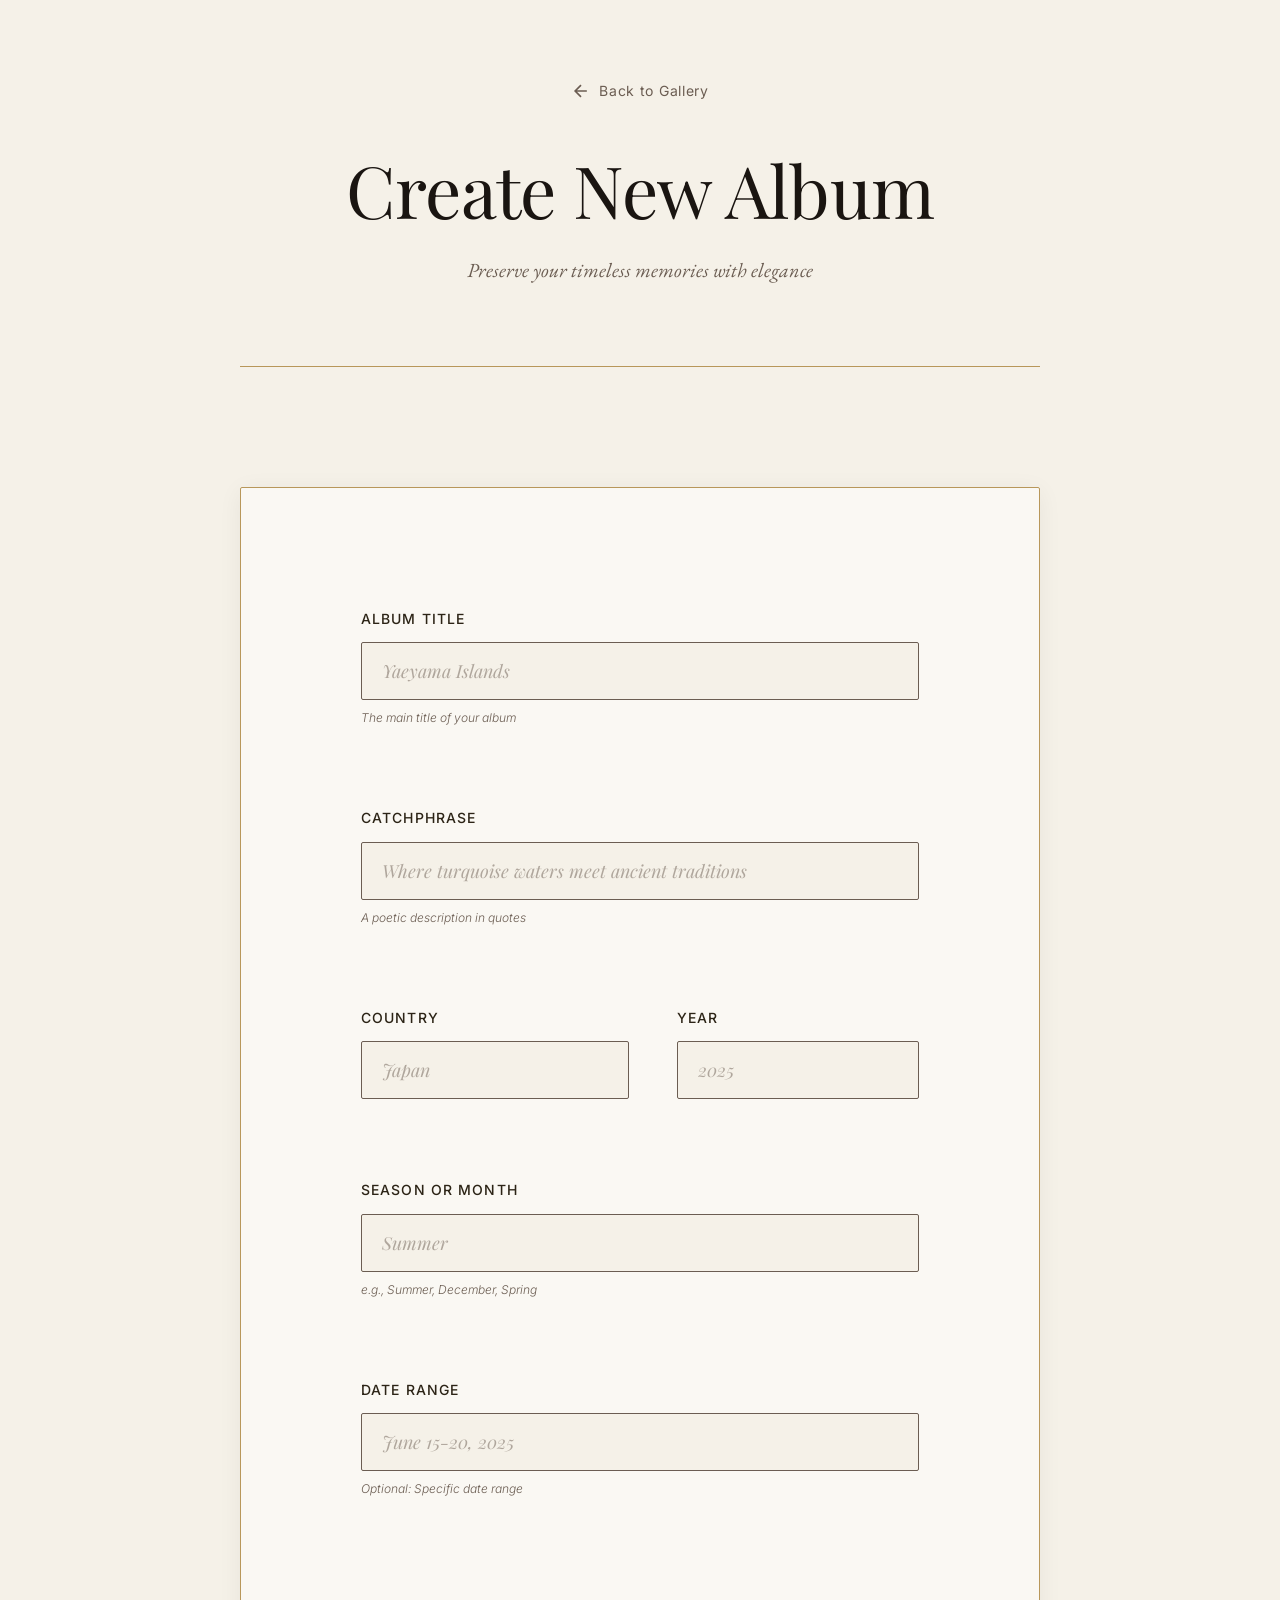
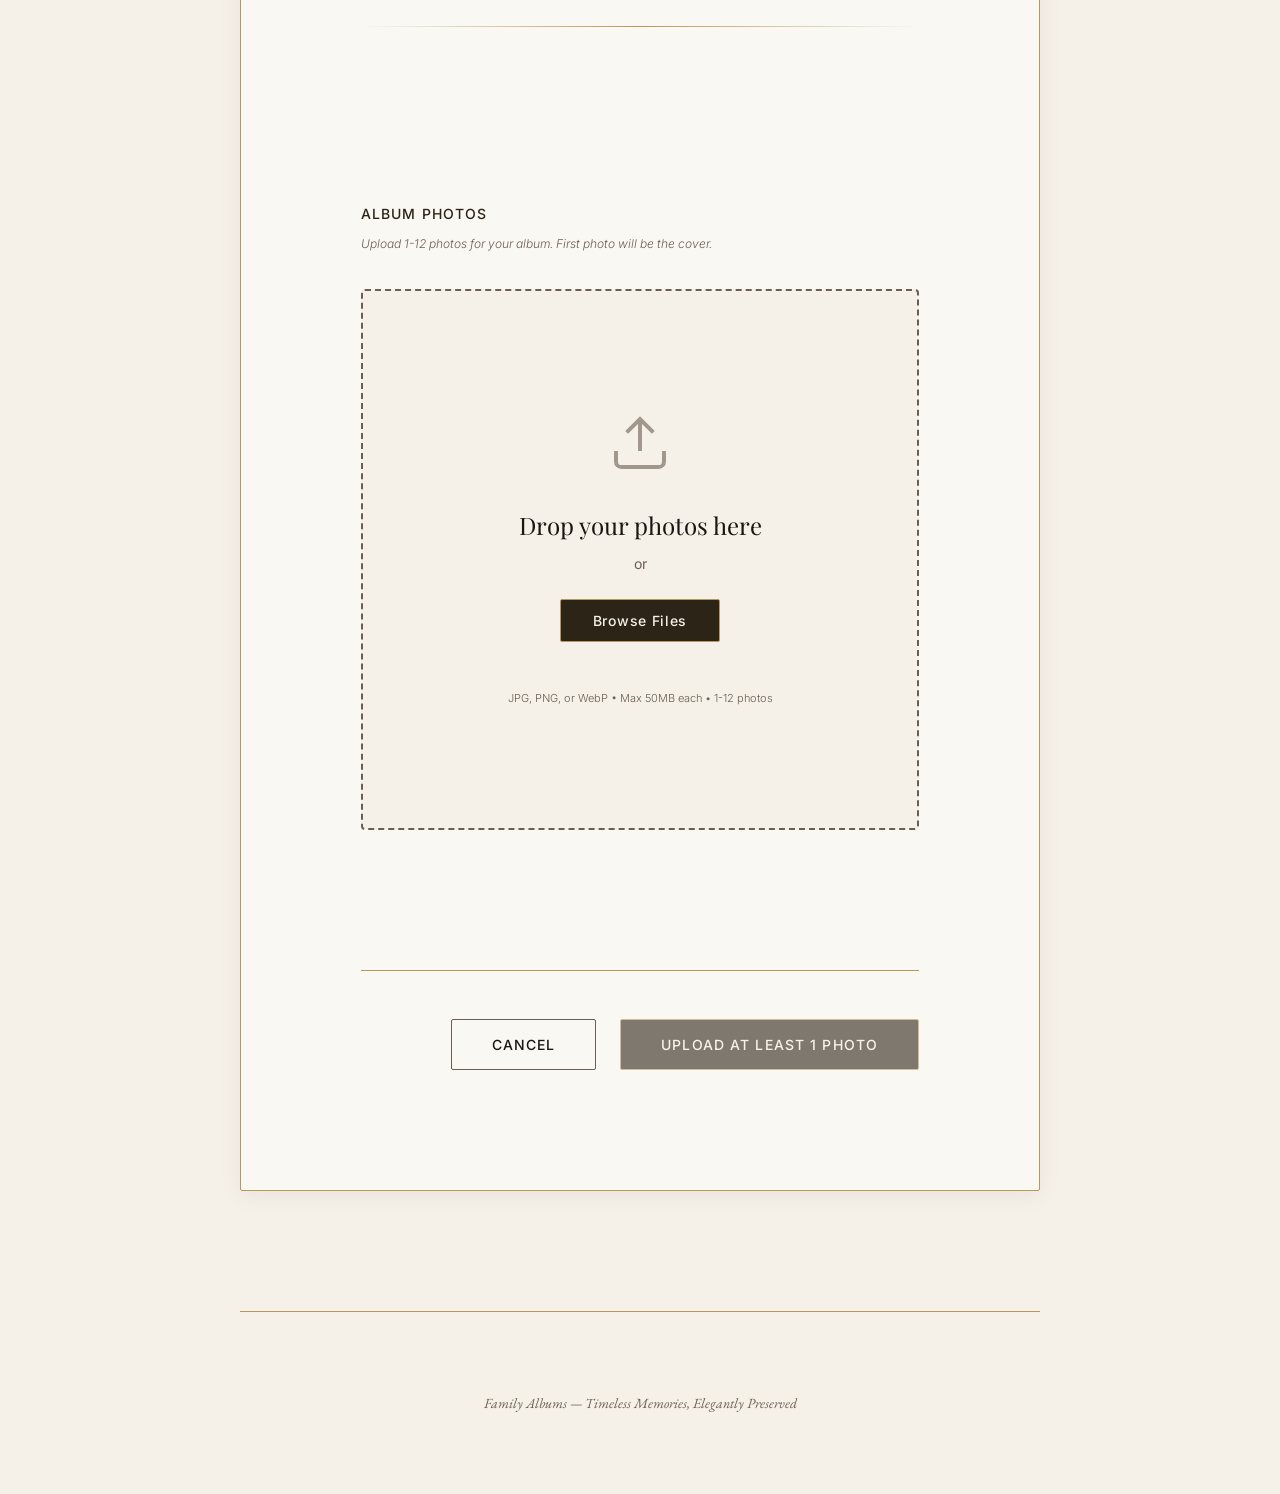
==== create.html @ 2fead4bc "Initial commit" ====
<!DOCTYPE html>
<html lang="en">
<head>
    <meta charset="UTF-8">
    <meta name="viewport" content="width=device-width, initial-scale=1.0">
    <title>Create Album - Family Albums</title>
    <link rel="stylesheet" href="css/style.css">
    <link rel="stylesheet" href="css/create.css">
    
    <!-- Google Fonts -->
    <link rel="preconnect" href="https://fonts.googleapis.com">
    <link rel="preconnect" href="https://fonts.gstatic.com" crossorigin>
    <link href="https://fonts.googleapis.com/css2?family=Playfair+Display:wght@400;500;600;700&family=EB+Garamond:ital,wght@0,400;0,500;1,400&family=Inter:wght@300;400;500&display=swap" rel="stylesheet">
</head>
<body>
    <div class="create-page-container">
        <!-- Header -->
        <header class="create-header">
            <a href="index.html" class="back-link">
                <svg width="20" height="20" viewBox="0 0 24 24" fill="none" stroke="currentColor" stroke-width="2">
                    <path d="M19 12H5M12 19l-7-7 7-7"/>
                </svg>
                <span>Back to Gallery</span>
            </a>
            <h1 class="create-main-title">Create New Album</h1>
            <p class="create-subtitle">Preserve your timeless memories with elegance</p>
        </header>

        <!-- Form Container -->
        <div class="form-container">
            <form id="album-form" class="album-form">
                
                <!-- Album Title -->
                <div class="form-section">
                    <label for="album-title" class="form-label">Album Title</label>
                    <input 
                        type="text" 
                        id="album-title" 
                        name="title"
                        class="form-input" 
                        placeholder="Yaeyama Islands"
                        required
                    >
                    <p class="form-hint">The main title of your album</p>
                </div>

                <!-- Catchphrase -->
                <div class="form-section">
                    <label for="catchphrase" class="form-label">Catchphrase</label>
                    <input 
                        type="text" 
                        id="catchphrase" 
                        name="catchphrase"
                        class="form-input" 
                        placeholder="Where turquoise waters meet ancient traditions"
                        required
                    >
                    <p class="form-hint">A poetic description in quotes</p>
                </div>

                <!-- Location & Date Row -->
                <div class="form-row">
                    <!-- Country -->
                    <div class="form-section form-half">
                        <label for="country" class="form-label">Country</label>
                        <input 
                            type="text" 
                            id="country" 
                            name="country"
                            class="form-input" 
                            placeholder="Japan"
                            required
                        >
                    </div>

                    <!-- Year -->
                    <div class="form-section form-half">
                        <label for="year" class="form-label">Year</label>
                        <input 
                            type="number" 
                            id="year" 
                            name="year"
                            class="form-input" 
                            placeholder="2025"
                            min="1900"
                            max="2100"
                            required
                        >
                    </div>
                </div>

                <!-- Season/Month -->
                <div class="form-section">
                    <label for="season" class="form-label">Season or Month</label>
                    <input 
                        type="text" 
                        id="season" 
                        name="season"
                        class="form-input" 
                        placeholder="Summer"
                        required
                    >
                    <p class="form-hint">e.g., Summer, December, Spring</p>
                </div>

                <!-- Date -->
                <div class="form-section">
                    <label for="date" class="form-label">Date Range</label>
                    <input 
                        type="text" 
                        id="date" 
                        name="date"
                        class="form-input" 
                        placeholder="June 15-20, 2025"
                    >
                    <p class="form-hint">Optional: Specific date range</p>
                </div>

                <!-- Divider -->
                <div class="form-divider"></div>

                <!-- Photo Upload Section -->
                <div class="form-section photo-upload-section">
                    <label class="form-label">Album Photos</label>
                    <p class="form-hint photo-hint">Upload 1-12 photos for your album. First photo will be the cover.</p>
                    
                    <!-- Drag & Drop Area -->
                    <div class="upload-area" id="upload-area">
                        <div class="upload-icon">
                            <svg width="64" height="64" viewBox="0 0 24 24" fill="none" stroke="currentColor" stroke-width="1.5">
                                <path d="M21 15v4a2 2 0 0 1-2 2H5a2 2 0 0 1-2-2v-4"/>
                                <polyline points="17 8 12 3 7 8"/>
                                <line x1="12" y1="3" x2="12" y2="15"/>
                            </svg>
                        </div>
                        <h3 class="upload-title">Drop your photos here</h3>
                        <p class="upload-text">or</p>
                        <button type="button" class="browse-button" id="browse-button">Browse Files</button>
                        <input type="file" id="file-input" accept="image/*" multiple hidden>
                        <p class="upload-requirements">JPG, PNG, or WebP • Max 50MB each • 1-12 photos</p>
                    </div>

                    <!-- Photo Preview Grid -->
                    <div class="photo-preview-grid" id="photo-preview-grid">
                        <!-- Photos will be added here dynamically -->
                    </div>
                </div>

                <!-- Submit Buttons -->
                <div class="form-actions">
                    <button type="button" class="button-secondary" onclick="window.location.href='index.html'">
                        Cancel
                    </button>
                    <button type="submit" class="button-primary" id="submit-button">
                        Create Album
                    </button>
                </div>

            </form>
        </div>

        <!-- Footer -->
        <footer class="create-footer">
            <p>Family Albums — Timeless Memories, Elegantly Preserved</p>
        </footer>
    </div>

    <!-- Scripts -->
    <script src="js/create.js"></script>
</body>
</html>
---- css/style.css ----
/* ========================================
   FAMILY ALBUMS - OLD MONEY LUXURY STYLE
   New Japan × Kinfolk Aesthetic
   ======================================== */

/* ========== CSS VARIABLES ========== */
:root {
    /* Old Money Color Palette */
    --color-bg-primary: #F5F1E8;
    --color-bg-secondary: #E8E3D6;
    --color-text-primary: #1A1511;
    --color-text-secondary: #6B5D52;
    --color-accent-gold: #B8975A;
    --color-accent-dark: #2C2416;
    
    /* Typography */
    --font-serif: 'Playfair Display', 'EB Garamond', serif;
    --font-serif-italic: 'EB Garamond', serif;
    --font-sans: 'Inter', sans-serif;
    
    /* Spacing - Generous Luxury */
    --spacing-xs: 16px;
    --spacing-sm: 24px;
    --spacing-md: 48px;
    --spacing-lg: 80px;
    --spacing-xl: 120px;
    
    /* Transitions - Slow & Luxurious */
    --transition-slow: 0.6s ease-out;
    --transition-medium: 0.4s ease-out;
    --transition-fast: 0.2s ease-out;
}

/* ========== GLOBAL RESET ========== */
* {
    margin: 0;
    padding: 0;
    box-sizing: border-box;
}

html {
    scroll-behavior: smooth;
    font-size: 16px;
}

body {
    font-family: var(--font-sans);
    background-color: var(--color-bg-primary);
    color: var(--color-text-primary);
    line-height: 1.6;
    overflow-x: hidden;
    
    /* Subtle paper texture */
    background-image: 
        repeating-linear-gradient(
            0deg,
            rgba(0, 0, 0, 0.01) 0px,
            transparent 1px,
            transparent 2px,
            rgba(0, 0, 0, 0.01) 3px
        );
}

/* ========== PAGE TRANSITIONS ========== */
.page-container {
    display: none;
    min-height: 100vh;
    opacity: 0;
    transition: opacity var(--transition-slow);
}

.page-container.active {
    display: block;
    opacity: 1;
}

/* ========== HERO SECTION ========== */
.hero-section {
    min-height: 60vh;
    display: flex;
    align-items: center;
    justify-content: center;
    text-align: center;
    padding: var(--spacing-xl) var(--spacing-md);
    border-bottom: 1px solid var(--color-accent-gold);
    position: relative;
}

.hero-content {
    max-width: 900px;
    animation: fadeInUp 1s ease-out;
}

.main-title {
    font-family: var(--font-serif);
    font-size: clamp(60px, 8vw, 120px);
    font-weight: 400;
    letter-spacing: -0.02em;
    color: var(--color-text-primary);
    margin-bottom: var(--spacing-sm);
    line-height: 1.1;
}

.tagline {
    font-family: var(--font-serif-italic);
    font-size: clamp(18px, 2vw, 28px);
    font-style: italic;
    font-weight: 400;
    color: var(--color-text-secondary);
    letter-spacing: 0.02em;
}

/* ========== CAROUSEL SECTION ========== */
.carousel-section {
    padding: var(--spacing-xl) 0;
    background-color: var(--color-bg-primary);
}

.album-carousel {
    max-width: 100%;
    padding: var(--spacing-md) 0;
}

.swiper-slide {
    width: 280px;
    height: 420px;
    display: flex;
    align-items: center;
    justify-content: center;
}

.album-cover {
    width: 90%;
    height: 90%;
    cursor: pointer;
    transition: transform var(--transition-medium);
    position: relative;
    margin: 0 auto;
}

.album-cover:hover {
    transform: scale(1.02);
}

.album-image {
    width: 100%;
    height: 100%;
    position: relative;
    overflow: hidden;
    border-radius: 4px;
    box-shadow: 
        0 10px 40px rgba(26, 21, 17, 0.1),
        0 2px 8px rgba(26, 21, 17, 0.08);
}

.album-image img {
    width: 100%;
    height: 100%;
    object-fit: cover;
    transition: transform var(--transition-slow);
}

.album-cover:hover .album-image img {
    transform: scale(1.05);
}

.album-overlay {
    position: absolute;
    bottom: 0;
    left: 0;
    right: 0;
    padding: var(--spacing-md);
    background: linear-gradient(
        to top,
        rgba(26, 21, 17, 0.9) 0%,
        rgba(26, 21, 17, 0.6) 60%,
        transparent 100%
    );
    color: #fff;
}

.album-title {
    font-family: var(--font-serif);
    font-size: clamp(32px, 4vw, 48px);
    font-weight: 500;
    letter-spacing: 0.05em;
    line-height: 1.2;
    margin-bottom: var(--spacing-xs);
}

.album-year {
    font-family: var(--font-sans);
    font-size: 14px;
    font-weight: 300;
    letter-spacing: 0.1em;
    text-transform: uppercase;
    opacity: 0.9;
}

/* ========== CTA SECTION ========== */
.cta-section {
    padding: var(--spacing-xl) var(--spacing-md);
    text-align: center;
    border-top: 1px solid var(--color-accent-gold);
}

.create-button {
    font-family: var(--font-sans);
    font-size: 16px;
    font-weight: 500;
    letter-spacing: 0.08em;
    text-transform: uppercase;
    color: var(--color-bg-primary);
    background-color: var(--color-accent-dark);
    border: 1px solid var(--color-accent-gold);
    padding: 20px 60px;
    border-radius: 2px;
    cursor: pointer;
    transition: all var(--transition-medium);
    position: relative;
    overflow: hidden;
}

.create-button::before {
    content: '';
    position: absolute;
    top: 0;
    left: -100%;
    width: 100%;
    height: 100%;
    background: linear-gradient(
        90deg,
        transparent,
        rgba(184, 151, 90, 0.2),
        transparent
    );
    transition: left var(--transition-slow);
}

.create-button:hover::before {
    left: 100%;
}

.create-button:hover {
    background-color: var(--color-accent-gold);
    color: var(--color-text-primary);
    transform: translateY(-2px);
    box-shadow: 0 8px 24px rgba(26, 21, 17, 0.15);
}

/* ========== BOOK OPENING ANIMATION ========== */
.book-opening-overlay {
    position: fixed;
    top: 0;
    left: 0;
    width: 100%;
    height: 100%;
    background-color: var(--color-bg-primary);
    z-index: 1000;
    display: none;
    opacity: 0;
    pointer-events: none;
}

.book-opening-overlay.active {
    display: block;
    animation: bookOpen 1.2s ease-in-out forwards;
}

@keyframes bookOpen {
    0% {
        opacity: 0;
        transform: perspective(2000px) rotateY(0deg);
    }
    50% {
        opacity: 1;
        transform: perspective(2000px) rotateY(-15deg);
    }
    100% {
        opacity: 0;
        transform: perspective(2000px) rotateY(-90deg);
    }
}

/* ========== ALBUM DETAIL PAGE ========== */
.album-content {
    max-width: 1400px;
    margin: 0 auto;
    padding: var(--spacing-xl) var(--spacing-md);
    animation: fadeIn 0.8s ease-out;
}

.back-button {
    display: inline-flex;
    align-items: center;
    gap: 8px;
    font-family: var(--font-sans);
    font-size: 14px;
    letter-spacing: 0.05em;
    color: var(--color-text-secondary);
    background: none;
    border: none;
    cursor: pointer;
    padding: 12px 0;
    margin-bottom: var(--spacing-lg);
    transition: color var(--transition-fast);
}

.back-button:hover {
    color: var(--color-text-primary);
}

.back-button svg {
    transition: transform var(--transition-fast);
}

.back-button:hover svg {
    transform: translateX(-4px);
}

/* ========== ALBUM HEADER ========== */
.album-header {
    text-align: center;
    padding: var(--spacing-xl) var(--spacing-md);
    border-bottom: 1px solid var(--color-accent-gold);
    margin-bottom: var(--spacing-xl);
}

.album-main-title {
    font-family: var(--font-serif);
    font-size: clamp(60px, 10vw, 120px);
    font-weight: 400;
    letter-spacing: 0.02em;
    line-height: 1.1;
    margin-bottom: var(--spacing-sm);
    color: var(--color-text-primary);
}

.album-subtitle {
    font-family: var(--font-sans);
    font-size: clamp(16px, 2vw, 24px);
    font-weight: 300;
    letter-spacing: 0.08em;
    text-transform: uppercase;
    color: var(--color-text-secondary);
    margin-bottom: var(--spacing-md);
}

.album-catchphrase {
    font-family: var(--font-serif-italic);
    font-size: clamp(20px, 2.5vw, 32px);
    font-style: italic;
    font-weight: 400;
    color: var(--color-text-secondary);
    max-width: 700px;
    margin: 0 auto;
    line-height: 1.5;
}

/* ========== PHOTO GALLERY ========== */
.photo-gallery {
    display: flex;
    flex-direction: column;
    gap: var(--spacing-xl);
    align-items: center;
}

.photo-block {
    width: 80%;
    max-width: 1000px;
    animation: fadeInUp 0.6s ease-out;
    animation-fill-mode: both;
}

.photo-block:nth-child(1) { animation-delay: 0.1s; }
.photo-block:nth-child(2) { animation-delay: 0.2s; }
.photo-block:nth-child(3) { animation-delay: 0.3s; }
.photo-block:nth-child(4) { animation-delay: 0.4s; }
.photo-block:nth-child(5) { animation-delay: 0.5s; }
.photo-block:nth-child(n+6) { animation-delay: 0.6s; }

.photo-wrapper {
    position: relative;
    overflow: hidden;
    border-radius: 2px;
    box-shadow: 0 4px 24px rgba(26, 21, 17, 0.08);
}

.photo-wrapper img {
    width: 100%;
    height: auto;
    display: block;
    transition: transform var(--transition-slow);
}

.photo-wrapper:hover img {
    transform: scale(1.02);
}

.photo-caption {
    font-family: var(--font-sans);
    font-size: 14px;
    font-weight: 300;
    letter-spacing: 0.05em;
    color: var(--color-text-secondary);
    text-align: center;
    margin-top: var(--spacing-sm);
}

/* ========== ANIMATIONS ========== */
@keyframes fadeIn {
    from {
        opacity: 0;
    }
    to {
        opacity: 1;
    }
}

@keyframes fadeInUp {
    from {
        opacity: 0;
        transform: translateY(30px);
    }
    to {
        opacity: 1;
        transform: translateY(0);
    }
}

/* ========== RESPONSIVE DESIGN ========== */

/* Tablet */
@media (max-width: 1024px) {
    .main-title {
        font-size: 80px;
    }
    
    .album-main-title {
        font-size: 80px;
    }
    
    .photo-block {
        width: 85%;
    }
    
    .swiper-slide {
        width: 280px;
        height: 420px;
    }
}

/* Mobile */
@media (max-width: 768px) {
    :root {
        --spacing-lg: 60px;
        --spacing-xl: 80px;
    }
    
    .hero-section {
        min-height: 50vh;
        padding: var(--spacing-lg) var(--spacing-sm);
    }
    
    .main-title {
        font-size: 48px;
    }
    
    .tagline {
        font-size: 18px;
    }
    
    .carousel-section {
        padding: var(--spacing-lg) 0;
    }
    
    .swiper-slide {
        width: 240px;
        height: 360px;
    }
    
    .album-title {
        font-size: 28px;
    }
    
    .album-year {
        font-size: 12px;
    }
    
    .create-button {
        padding: 18px 48px;
        font-size: 14px;
    }
    
    .album-content {
        padding: var(--spacing-lg) var(--spacing-sm);
    }
    
    .album-main-title {
        font-size: 48px;
    }
    
    .album-subtitle {
        font-size: 14px;
    }
    
    .album-catchphrase {
        font-size: 20px;
    }
    
    .photo-block {
        width: 100%;
    }
    
    .photo-gallery {
        gap: var(--spacing-lg);
    }
}

/* Small Mobile */
@media (max-width: 480px) {
    .main-title {
        font-size: 36px;
    }
    
    .swiper-slide {
        width: 200px;
        height: 300px;
    }
    
    .album-main-title {
        font-size: 36px;
    }
}

/* ========== PRINT STYLES ========== */
@media print {
    .back-button,
    .create-button,
    .cta-section {
        display: none;
    }
    
    body {
        background: white;
    }
}
---- css/create.css ----
/* ========================================
   CREATE ALBUM PAGE - CLASSICAL FORM STYLING
   Old Money Luxury Aesthetic
   ======================================== */

/* ========== PAGE CONTAINER ========== */
.create-page-container {
    min-height: 100vh;
    background-color: var(--color-bg-primary);
    padding: var(--spacing-lg) var(--spacing-md);
}

/* ========== HEADER ========== */
.create-header {
    max-width: 800px;
    margin: 0 auto var(--spacing-xl);
    text-align: center;
    border-bottom: 1px solid var(--color-accent-gold);
    padding-bottom: var(--spacing-lg);
}

.back-link {
    display: inline-flex;
    align-items: center;
    gap: 8px;
    font-family: var(--font-sans);
    font-size: 14px;
    letter-spacing: 0.05em;
    color: var(--color-text-secondary);
    text-decoration: none;
    margin-bottom: var(--spacing-md);
    transition: color var(--transition-fast);
}

.back-link:hover {
    color: var(--color-text-primary);
}

.back-link svg {
    transition: transform var(--transition-fast);
}

.back-link:hover svg {
    transform: translateX(-4px);
}

.create-main-title {
    font-family: var(--font-serif);
    font-size: clamp(48px, 6vw, 72px);
    font-weight: 400;
    letter-spacing: -0.01em;
    color: var(--color-text-primary);
    margin-bottom: var(--spacing-sm);
    line-height: 1.1;
}

.create-subtitle {
    font-family: var(--font-serif-italic);
    font-size: clamp(16px, 2vw, 20px);
    font-style: italic;
    font-weight: 400;
    color: var(--color-text-secondary);
}

/* ========== FORM CONTAINER ========== */
.form-container {
    max-width: 800px;
    margin: 0 auto;
    background-color: rgba(255, 255, 255, 0.5);
    border: 1px solid var(--color-accent-gold);
    border-radius: 2px;
    padding: var(--spacing-xl);
    box-shadow: 0 4px 24px rgba(26, 21, 17, 0.06);
}

.album-form {
    display: flex;
    flex-direction: column;
    gap: var(--spacing-lg);
}

/* ========== FORM SECTIONS ========== */
.form-section {
    display: flex;
    flex-direction: column;
    gap: 12px;
}

.form-label {
    font-family: var(--font-sans);
    font-size: 14px;
    font-weight: 500;
    letter-spacing: 0.08em;
    text-transform: uppercase;
    color: var(--color-accent-dark);
}

.form-input {
    font-family: var(--font-serif);
    font-size: 18px;
    font-weight: 400;
    color: var(--color-text-primary);
    background-color: var(--color-bg-primary);
    border: 1px solid var(--color-text-secondary);
    border-radius: 2px;
    padding: 16px 20px;
    transition: all var(--transition-medium);
}

.form-input::placeholder {
    color: var(--color-text-secondary);
    opacity: 0.5;
    font-style: italic;
}

.form-input:focus {
    outline: none;
    border-color: var(--color-accent-gold);
    background-color: #FEFDFB;
    box-shadow: 0 0 0 3px rgba(184, 151, 90, 0.1);
}

.form-hint {
    font-family: var(--font-sans);
    font-size: 12px;
    font-weight: 300;
    color: var(--color-text-secondary);
    font-style: italic;
    margin-top: -4px;
}

/* ========== FORM ROW (2 columns) ========== */
.form-row {
    display: flex;
    gap: var(--spacing-md);
}

.form-half {
    flex: 1;
}

/* ========== FORM DIVIDER ========== */
.form-divider {
    height: 1px;
    background: linear-gradient(
        to right,
        transparent,
        var(--color-accent-gold),
        transparent
    );
    margin: var(--spacing-md) 0;
}

/* ========== PHOTO UPLOAD SECTION ========== */
.photo-upload-section {
    margin-top: var(--spacing-md);
}

.photo-hint {
    margin-bottom: var(--spacing-sm);
}

.upload-area {
    border: 2px dashed var(--color-text-secondary);
    border-radius: 4px;
    padding: var(--spacing-xl);
    text-align: center;
    background-color: var(--color-bg-primary);
    transition: all var(--transition-medium);
    cursor: pointer;
    position: relative;
}

.upload-area::after {
    content: '';
    position: absolute;
    inset: 0;
    border-radius: 4px;
    background: linear-gradient(135deg, rgba(184, 151, 90, 0.05) 0%, rgba(184, 151, 90, 0) 100%);
    opacity: 0;
    transition: opacity var(--transition-medium);
    pointer-events: none;
}

.upload-area:hover::after {
    opacity: 1;
}

.upload-area.dragover {
    border-color: var(--color-accent-gold);
    background-color: rgba(184, 151, 90, 0.05);
    transform: scale(1.01);
}

.upload-area:hover {
    border-color: var(--color-accent-gold);
    background-color: rgba(245, 241, 232, 0.8);
}

.upload-icon {
    margin-bottom: var(--spacing-sm);
}

.upload-icon svg {
    stroke: var(--color-text-secondary);
    opacity: 0.6;
}

.upload-title {
    font-family: var(--font-serif);
    font-size: 24px;
    font-weight: 400;
    color: var(--color-text-primary);
    margin-bottom: 8px;
}

.upload-text {
    font-family: var(--font-sans);
    font-size: 14px;
    color: var(--color-text-secondary);
    margin-bottom: var(--spacing-sm);
}

.browse-button {
    font-family: var(--font-sans);
    font-size: 14px;
    font-weight: 500;
    letter-spacing: 0.05em;
    color: var(--color-bg-primary);
    background-color: var(--color-accent-dark);
    border: 1px solid var(--color-accent-gold);
    padding: 12px 32px;
    border-radius: 2px;
    cursor: pointer;
    transition: all var(--transition-medium);
    margin-bottom: var(--spacing-sm);
}

.browse-button:hover {
    background-color: var(--color-accent-gold);
    color: var(--color-text-primary);
    transform: translateY(-1px);
}

.upload-requirements {
    font-family: var(--font-sans);
    font-size: 11px;
    font-weight: 300;
    color: var(--color-text-secondary);
    margin-top: var(--spacing-sm);
}

/* ========== PHOTO PREVIEW GRID ========== */
.photo-preview-grid {
    display: grid;
    grid-template-columns: repeat(auto-fill, minmax(150px, 1fr));
    gap: var(--spacing-sm);
    margin-top: var(--spacing-md);
}

.photo-preview-item {
    position: relative;
    aspect-ratio: 1;
    border-radius: 2px;
    overflow: hidden;
    border: 1px solid var(--color-text-secondary);
    background-color: var(--color-bg-secondary);
    transition: transform var(--transition-medium);
    cursor: pointer;
}

.photo-preview-item:hover {
    transform: scale(1.02);
}

.photo-preview-item:active {
    transform: scale(0.98);
}

.photo-preview-item.cover-photo::before {
    content: 'COVER';
    position: absolute;
    top: 8px;
    left: 8px;
    font-family: var(--font-sans);
    font-size: 10px;
    font-weight: 600;
    letter-spacing: 0.1em;
    color: white;
    background-color: var(--color-accent-gold);
    padding: 4px 8px;
    border-radius: 2px;
    z-index: 2;
    animation: coverBadge 0.3s ease-out;
}

.photo-preview-item.cover-photo::after {
    content: '📷 ダブルタップでカバー変更';
    position: absolute;
    bottom: 8px;
    left: 50%;
    transform: translateX(-50%);
    font-family: var(--font-sans);
    font-size: 9px;
    color: white;
    background-color: rgba(26, 21, 17, 0.8);
    padding: 3px 8px;
    border-radius: 2px;
    white-space: nowrap;
    opacity: 0;
    transition: opacity 0.3s;
    pointer-events: none;
    z-index: 2;
}

.photo-preview-item.cover-photo:hover::after {
    opacity: 1;
}

.photo-preview-item img {
    width: 100%;
    height: 100%;
    object-fit: cover;
}

.photo-remove-button {
    position: absolute;
    top: 8px;
    right: 8px;
    width: 28px;
    height: 28px;
    background-color: rgba(26, 21, 17, 0.8);
    border: 1px solid var(--color-accent-gold);
    border-radius: 50%;
    display: flex;
    align-items: center;
    justify-content: center;
    cursor: pointer;
    opacity: 0;
    transition: all var(--transition-medium);
    z-index: 2;
}

.photo-preview-item:hover .photo-remove-button {
    opacity: 1;
}

.photo-remove-button:hover {
    background-color: var(--color-accent-gold);
    transform: scale(1.1);
}

.photo-remove-button svg {
    width: 16px;
    height: 16px;
    stroke: white;
}

/* ========== FORM ACTIONS ========== */
.form-actions {
    display: flex;
    gap: var(--spacing-sm);
    justify-content: flex-end;
    padding-top: var(--spacing-md);
    border-top: 1px solid var(--color-accent-gold);
}

.button-primary,
.button-secondary {
    font-family: var(--font-sans);
    font-size: 14px;
    font-weight: 500;
    letter-spacing: 0.08em;
    text-transform: uppercase;
    padding: 16px 40px;
    border-radius: 2px;
    cursor: pointer;
    transition: all var(--transition-medium);
    border: 1px solid;
}

.button-primary {
    color: var(--color-bg-primary);
    background-color: var(--color-accent-dark);
    border-color: var(--color-accent-gold);
}

.button-primary:hover:not(:disabled) {
    background-color: var(--color-accent-gold);
    color: var(--color-text-primary);
    transform: translateY(-2px);
    box-shadow: 0 4px 16px rgba(26, 21, 17, 0.15);
}

.button-primary:disabled {
    opacity: 0.5;
    cursor: not-allowed;
}

.button-secondary {
    color: var(--color-text-primary);
    background-color: transparent;
    border-color: var(--color-text-secondary);
}

.button-secondary:hover {
    background-color: var(--color-bg-secondary);
    border-color: var(--color-accent-gold);
}

/* ========== FOOTER ========== */
.create-footer {
    max-width: 800px;
    margin: var(--spacing-xl) auto 0;
    text-align: center;
    padding-top: var(--spacing-lg);
    border-top: 1px solid var(--color-accent-gold);
}

.create-footer p {
    font-family: var(--font-serif-italic);
    font-size: 14px;
    font-style: italic;
    color: var(--color-text-secondary);
}

/* ========== ANIMATIONS ========== */
@keyframes fadeInScale {
    from {
        opacity: 0;
        transform: scale(0.95);
    }
    to {
        opacity: 1;
        transform: scale(1);
    }
}

@keyframes pulse {
    0%, 100% {
        transform: scale(1);
    }
    50% {
        transform: scale(0.95);
    }
}

@keyframes coverSelected {
    0% {
        transform: scale(1);
        border-color: var(--color-text-secondary);
    }
    50% {
        transform: scale(1.05);
        border-color: var(--color-accent-gold);
        box-shadow: 0 0 20px rgba(184, 151, 90, 0.5);
    }
    100% {
        transform: scale(1);
        border-color: var(--color-accent-gold);
    }
}

@keyframes coverBadge {
    from {
        transform: scale(0) translateY(-10px);
        opacity: 0;
    }
    to {
        transform: scale(1) translateY(0);
        opacity: 1;
    }
}

.photo-preview-item {
    animation: fadeInScale 0.3s ease-out;
}

/* ========== LOADING STATE ========== */
.button-primary.loading {
    position: relative;
    color: transparent;
}

.button-primary.loading::after {
    content: '';
    position: absolute;
    width: 16px;
    height: 16px;
    top: 50%;
    left: 50%;
    margin-left: -8px;
    margin-top: -8px;
    border: 2px solid var(--color-bg-primary);
    border-top-color: transparent;
    border-radius: 50%;
    animation: spin 0.6s linear infinite;
}

@keyframes spin {
    to { transform: rotate(360deg); }
}

/* ========== RESPONSIVE ========== */

/* Tablet */
@media (max-width: 1024px) {
    .form-container {
        padding: var(--spacing-lg);
    }
    
    .photo-preview-grid {
        grid-template-columns: repeat(auto-fill, minmax(130px, 1fr));
    }
}

/* Mobile */
@media (max-width: 768px) {
    .create-page-container {
        padding: var(--spacing-md) var(--spacing-sm);
    }
    
    .create-header {
        margin-bottom: var(--spacing-lg);
        padding-bottom: var(--spacing-md);
    }
    
    .create-main-title {
        font-size: 36px;
    }
    
    .form-container {
        padding: var(--spacing-md);
    }
    
    .form-row {
        flex-direction: column;
        gap: var(--spacing-md);
    }
    
    .upload-area {
        padding: var(--spacing-lg);
    }
    
    .upload-icon svg {
        width: 48px;
        height: 48px;
    }
    
    .photo-preview-grid {
        grid-template-columns: repeat(auto-fill, minmax(100px, 1fr));
        gap: 12px;
    }
    
    .form-actions {
        flex-direction: column-reverse;
    }
    
    .button-primary,
    .button-secondary {
        width: 100%;
    }
}

/* Small Mobile */
@media (max-width: 480px) {
    .create-main-title {
        font-size: 28px;
    }
    
    .form-container {
        padding: var(--spacing-sm);
    }
    
    .photo-preview-grid {
        grid-template-columns: repeat(2, 1fr);
    }
}
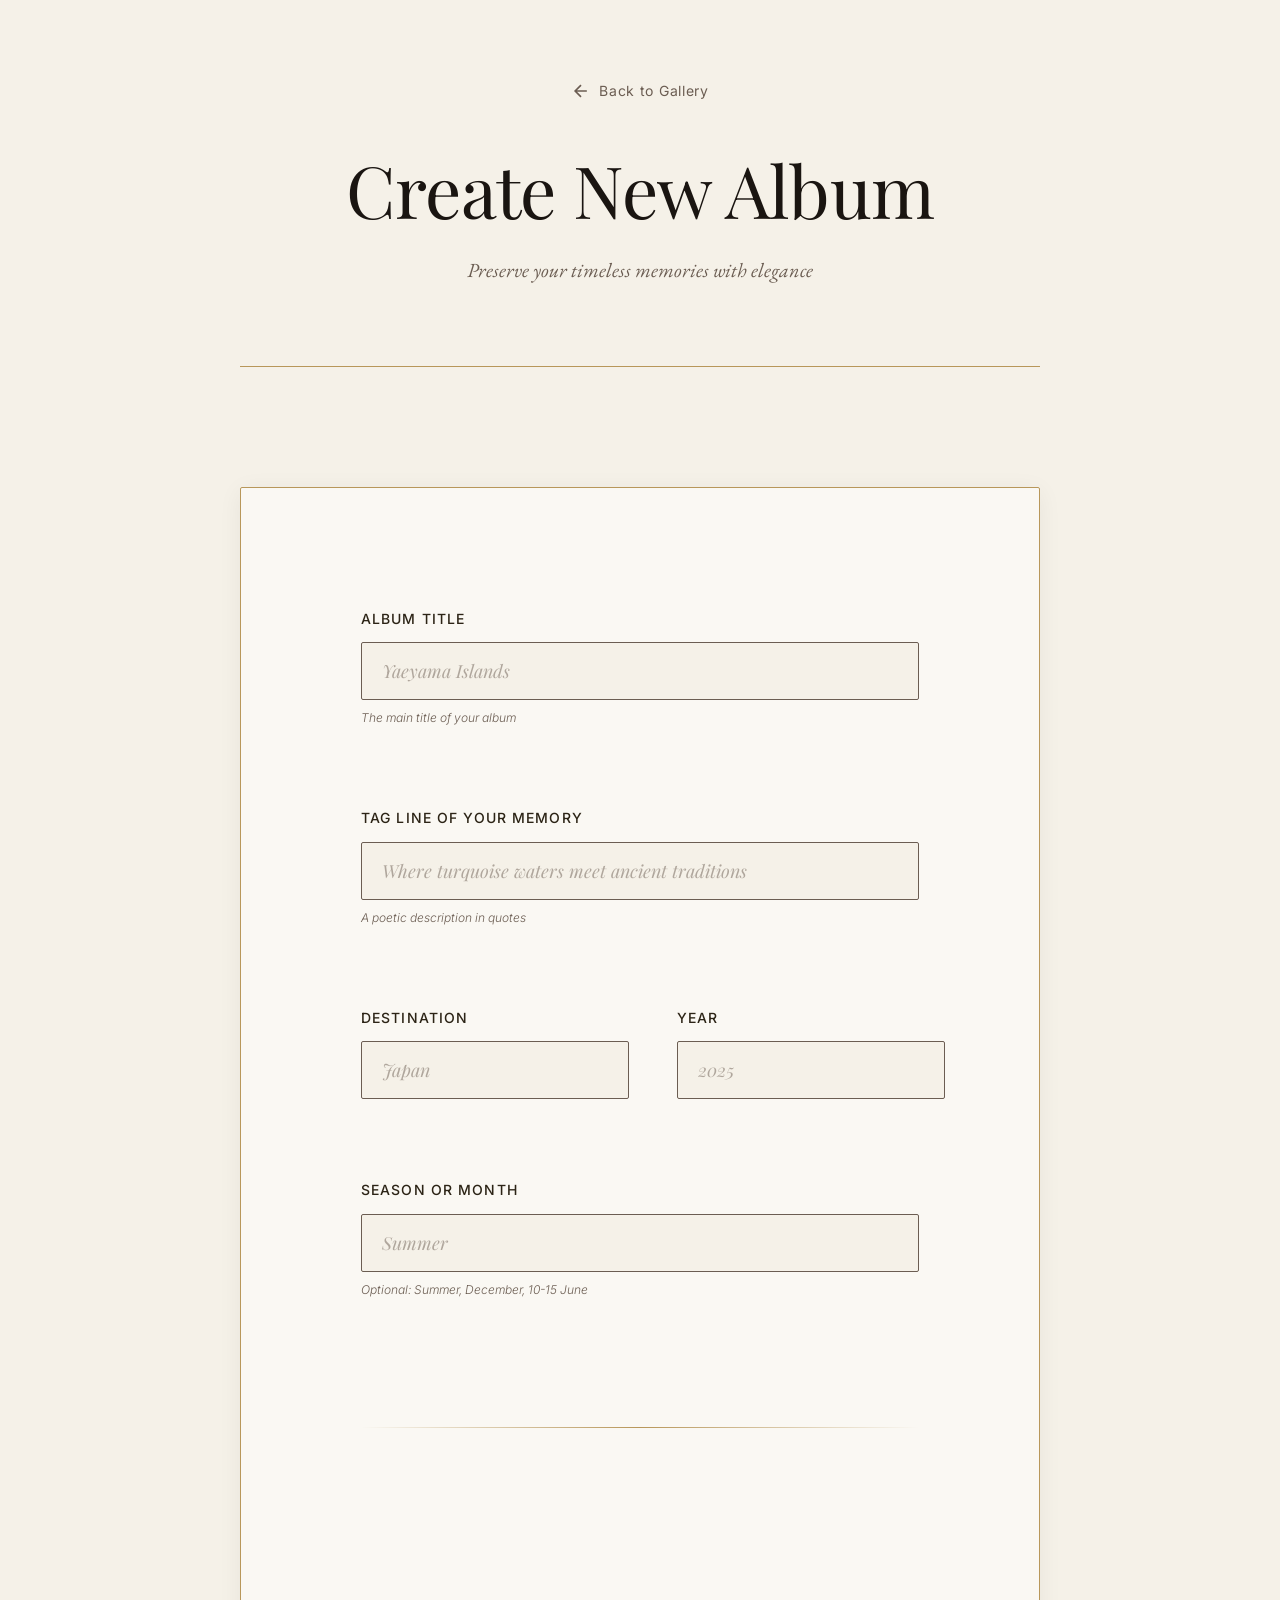
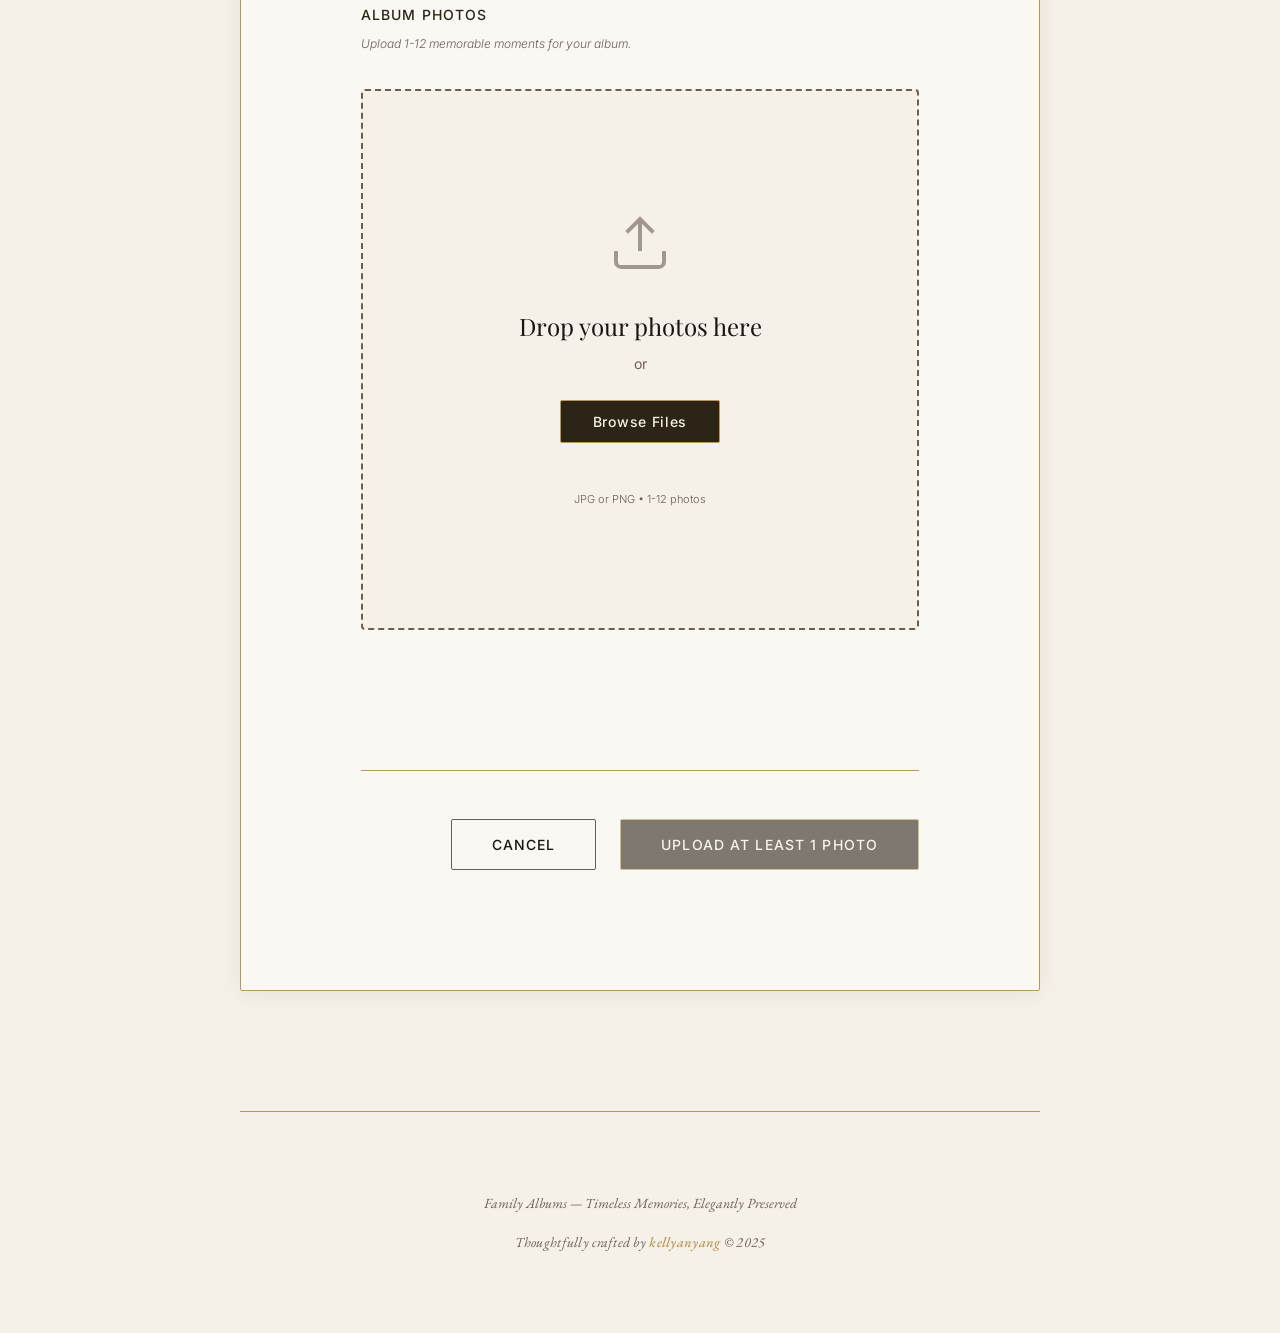
==== commit 6d762130: "Fix album click handlers and 4:5 photo ratio" ====
--- a/create.html
+++ b/create.html
@@ -46,7 +46,7 @@
 
                 <!-- Catchphrase -->
                 <div class="form-section">
-                    <label for="catchphrase" class="form-label">Catchphrase</label>
+                    <label for="catchphrase" class="form-label">Tag line of your memory</label>
                     <input 
                         type="text" 
                         id="catchphrase" 
@@ -58,11 +58,11 @@
                     <p class="form-hint">A poetic description in quotes</p>
                 </div>
 
-                <!-- Location & Date Row -->
+                <!-- Location -->
                 <div class="form-row">
                     <!-- Country -->
                     <div class="form-section form-half">
-                        <label for="country" class="form-label">Country</label>
+                        <label for="country" class="form-label">Destination</label>
                         <input 
                             type="text" 
                             id="country" 
@@ -77,13 +77,11 @@
                     <div class="form-section form-half">
                         <label for="year" class="form-label">Year</label>
                         <input 
-                            type="number" 
+                            type="text" 
                             id="year" 
                             name="year"
                             class="form-input" 
                             placeholder="2025"
-                            min="1900"
-                            max="2100"
                             required
                         >
                     </div>
@@ -98,23 +96,11 @@
                         name="season"
                         class="form-input" 
                         placeholder="Summer"
-                        required
+                    
                     >
-                    <p class="form-hint">e.g., Summer, December, Spring</p>
+                    <p class="form-hint">Optional: Summer, December, 10-15 June</p>
                 </div>
 
-                <!-- Date -->
-                <div class="form-section">
-                    <label for="date" class="form-label">Date Range</label>
-                    <input 
-                        type="text" 
-                        id="date" 
-                        name="date"
-                        class="form-input" 
-                        placeholder="June 15-20, 2025"
-                    >
-                    <p class="form-hint">Optional: Specific date range</p>
-                </div>
 
                 <!-- Divider -->
                 <div class="form-divider"></div>
@@ -122,7 +108,7 @@
                 <!-- Photo Upload Section -->
                 <div class="form-section photo-upload-section">
                     <label class="form-label">Album Photos</label>
-                    <p class="form-hint photo-hint">Upload 1-12 photos for your album. First photo will be the cover.</p>
+                    <p class="form-hint photo-hint">Upload 1-12 memorable moments for your album.</p>
                     
                     <!-- Drag & Drop Area -->
                     <div class="upload-area" id="upload-area">
@@ -137,7 +123,7 @@
                         <p class="upload-text">or</p>
                         <button type="button" class="browse-button" id="browse-button">Browse Files</button>
                         <input type="file" id="file-input" accept="image/*" multiple hidden>
-                        <p class="upload-requirements">JPG, PNG, or WebP • Max 50MB each • 1-12 photos</p>
+                        <p class="upload-requirements">JPG or PNG • 1-12 photos</p>
                     </div>
 
                     <!-- Photo Preview Grid -->
@@ -159,9 +145,10 @@
             </form>
         </div>
 
-        <!-- Footer -->
+       <!-- Footer -->
         <footer class="create-footer">
             <p>Family Albums — Timeless Memories, Elegantly Preserved</p>
+            <p class="site-credit" style="margin-top: 16px;">Thoughtfully crafted by <a href="https://x.com/kellyanyang" target="_blank" rel="noopener" class="credit-link">kellyanyang</a> © 2025</p>
         </footer>
     </div>
 
--- a/css/style.css
+++ b/css/style.css
@@ -123,7 +123,7 @@
 
 .swiper-slide {
     width: 280px;
-    height: 420px;
+    height: 380px;
     display: flex;
     align-items: center;
     justify-content: center;
@@ -157,7 +157,7 @@
     width: 100%;
     height: 100%;
     object-fit: cover;
-    transition: transform var(--transition-slow);
+    object-position: center;
 }
 
 .album-cover:hover .album-image img {
@@ -291,6 +291,9 @@
 }
 
 .back-button {
+    
+    top: 40px;
+    left: 40px;
     display: inline-flex;
     align-items: center;
     gap: 8px;
@@ -301,10 +304,11 @@
     background: none;
     border: none;
     cursor: pointer;
-    padding: 12px 0;
-    margin-bottom: var(--spacing-lg);
-    transition: color var(--transition-fast);
-}
+    padding: 12px 20px;
+    transition: all var(--transition-fast);
+    z-index: 100;
+}
+
 
 .back-button:hover {
     color: var(--color-text-primary);
@@ -324,7 +328,13 @@
     padding: var(--spacing-xl) var(--spacing-md);
     border-bottom: 1px solid var(--color-accent-gold);
     margin-bottom: var(--spacing-xl);
-}
+    min-height: 40vh;
+    display: flex;
+    flex-direction: column;
+    justify-content: center;
+}
+
+
 
 .album-main-title {
     font-family: var(--font-serif);
@@ -365,12 +375,89 @@
     align-items: center;
 }
 
+
+/* ========== PHOTO BLOCKS ========== */
 .photo-block {
     width: 80%;
     max-width: 1000px;
+    margin: 0 auto var(--spacing-xl);
     animation: fadeInUp 0.6s ease-out;
     animation-fill-mode: both;
 }
+
+/* 通常表示: 縦長 4:5 */
+.photo-block .photo-wrapper {
+    width: 100%;
+    max-width: 800px;
+    height: 1000px;
+    overflow: hidden;
+    margin: 0 auto;
+    border-radius: 4px;
+    box-shadow: 0 10px 40px rgba(26, 21, 17, 0.15);
+    transition: all 0.5s ease;
+    cursor: pointer;
+}
+
+.photo-block .photo-wrapper img {
+    width: 100%;
+    height: 100%;
+    object-fit: cover;
+    object-position: center;
+    transition: all 0.5s ease;
+}
+
+/* ダブルクリック後: オリジナル比率 + 写真風の枠 */
+.photo-block.expanded {
+    width: 100%;
+    max-width: none;
+}
+
+.photo-block.expanded .photo-wrapper {
+    max-width: 90vw;
+    max-height: 90vh;
+    height: auto;
+    padding: 40px;
+    background: #FFFFFF;
+    box-shadow: 
+        0 0 0 1px rgba(0,0,0,0.1),
+        0 20px 60px rgba(26, 21, 17, 0.3);
+    cursor: zoom-out;
+}
+
+.photo-block.expanded .photo-wrapper img {
+    width: 100%;
+    height: auto;
+    max-height: calc(90vh - 80px);
+    object-fit: contain;
+    box-shadow: 0 2px 8px rgba(0,0,0,0.1);
+}
+
+/* 横長写真用（使わない予定だが念のため残す） */
+.photo-block.landscape .photo-wrapper {
+    max-width: 1200px;
+}
+
+.photo-block.landscape .photo-wrapper img {
+    width: 100%;
+    height: auto;
+    max-height: 600px;
+    object-fit: contain;
+}
+
+/* レスポンシブ */
+@media (max-width: 900px) {
+    .photo-block .photo-wrapper {
+        max-width: 90vw;
+        height: calc(90vw * 5 / 4);
+    }
+    
+    .photo-block.expanded .photo-wrapper {
+        padding: 20px;
+    }
+}
+
+
+
 
 .photo-block:nth-child(1) { animation-delay: 0.1s; }
 .photo-block:nth-child(2) { animation-delay: 0.2s; }
@@ -398,6 +485,9 @@
 }
 
 .photo-caption {
+    display: none;
+    /*元のスタイル（後で使う用）
+    text-align: center;
     font-family: var(--font-sans);
     font-size: 14px;
     font-weight: 300;
@@ -405,6 +495,7 @@
     color: var(--color-text-secondary);
     text-align: center;
     margin-top: var(--spacing-sm);
+    */
 }
 
 /* ========== ANIMATIONS ========== */
@@ -420,7 +511,7 @@
 @keyframes fadeInUp {
     from {
         opacity: 0;
-        transform: translateY(30px);
+        transform: translateY(50px);
     }
     to {
         opacity: 1;
@@ -445,8 +536,8 @@
     }
     
     .swiper-slide {
-        width: 280px;
-        height: 420px;
+        width: 220px;
+        height: 330px;
     }
 }
 
@@ -545,3 +636,76 @@
         background: white;
     }
 }
+
+
+/* ========== CLOSE BUTTON ========== */
+.album-close-section {
+    text-align: center;
+    padding: var(--spacing-xl) var(--spacing-md);
+    margin-top: var(--spacing-xl);
+    border-top: 1px solid var(--color-accent-gold);
+}
+
+.close-album-button {
+    font-family: var(--font-sans);
+    font-size: 14px;
+    font-weight: 500;
+    letter-spacing: 0.08em;
+    text-transform: uppercase;
+    color: var(--color-text-primary);
+    background-color: transparent;
+    border: 1px solid var(--color-text-secondary);
+    padding: 16px 40px;
+    border-radius: 2px;
+    cursor: pointer;
+    transition: all var(--transition-medium);
+    display: inline-flex;
+    align-items: center;
+    gap: 8px;
+}
+
+.close-album-button:hover {
+    background-color: var(--color-accent-dark);
+    color: var(--color-bg-primary);
+    border-color: var(--color-accent-gold);
+}
+
+.close-album-button span {
+    font-size: 18px;
+}
+
+/* ========== SITE FOOTER ========== */
+.site-footer {
+    text-align: center;
+    padding: var(--spacing-lg) var(--spacing-md);
+    border-top: 1px solid var(--color-accent-gold);
+}
+
+.site-credit {
+    font-family: var(--font-serif-italic);
+    font-size: 14px;
+    font-style: italic;
+    font-weight: 400;
+    color: var(--color-text-secondary);
+    letter-spacing: 0.02em;
+}
+
+.site-credit a {
+    color: var(--color-text-secondary);
+    text-decoration: none;
+    transition: color var(--transition-fast);
+}
+
+.site-credit a:hover {
+    color: var(--color-accent-gold);
+}
+
+.site-credit .credit-link {
+    color: var(--color-accent-gold);
+    font-weight: 500;
+}
+
+.site-credit .credit-link:hover {
+    color: var(--color-accent-dark);
+    text-decoration: underline;
+}
